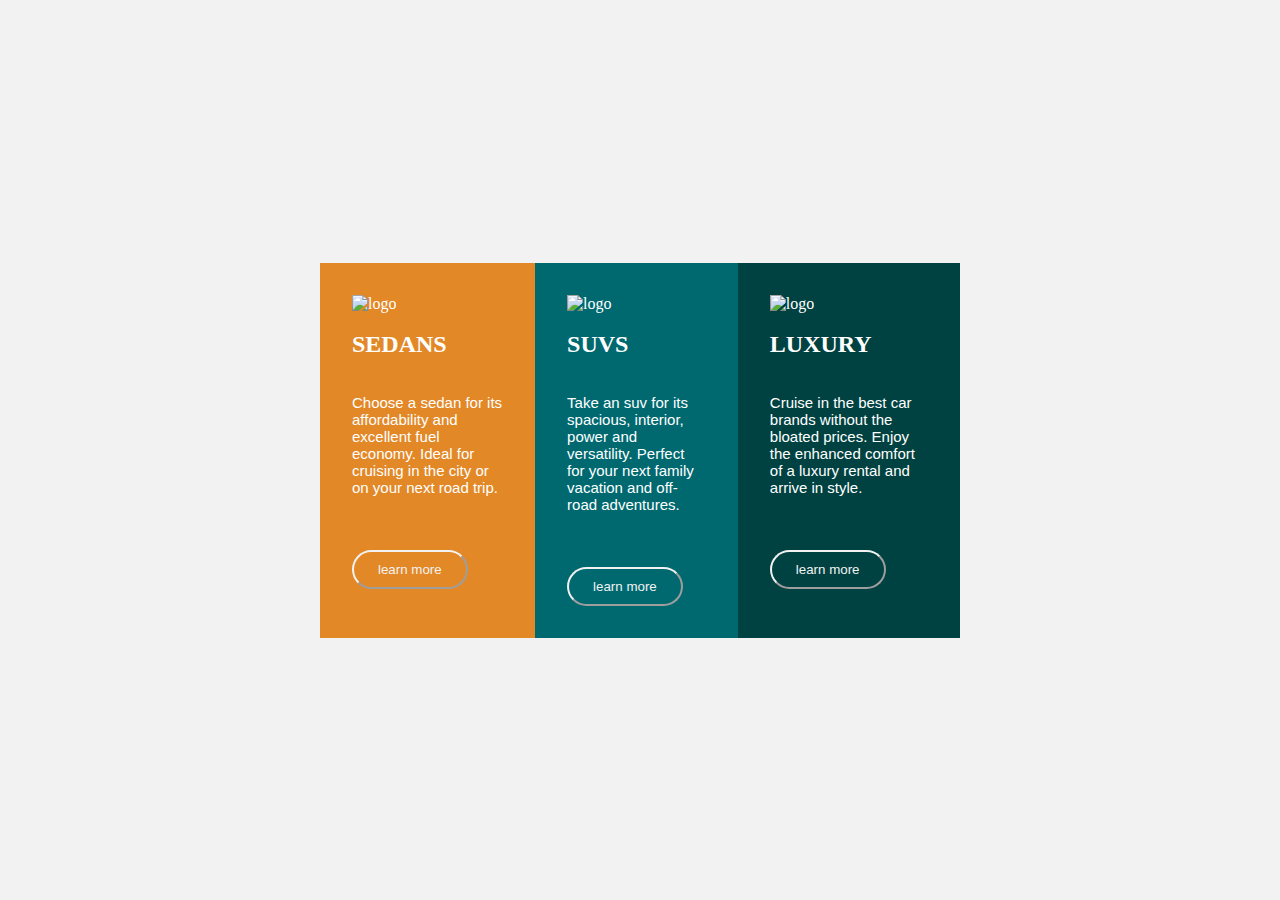
==== gridbox.html @ 451b3638 "layout task during zuri training yet to be updated" ====
<!DOCTYPE html>
<html lang="en">
<head>
    <meta charset="UTF-8">
    <meta http-equiv="X-UA-Compatible" content="IE=edge">
    <meta name="viewport" content="width=device-width, initial-scale=1.0">
    <link rel="stylesheet" href="grid_style.css">
    <title>Gridbox layout</title>
</head>
<body>
    <main>
        <div class="sedans">
            <img src="C:\Users\AYO\Downloads\icon-sedans.svg" alt="logo"><br><br>
            <h2>SEDANS</h2><br><br>
            <p class="paragraph_1">Choose a sedan for its affordability and excellent fuel economy. Ideal for cruising in the city or on your next road trip.</p><br><br><br>
            <button class="s_button">learn more</button>
        </div>
        <div class="suvs">     
            <img src="C:\Users\AYO\Downloads\icon-suvs.svg" alt="logo"><br><br>       
            <h2>SUVS</h2><br><br>
            <p class="paragraph_2">Take an suv for its spacious, interior, power and versatility. Perfect for your next family vacation and off-road adventures.</p><br><br><br>
            <button class="suvs_button">learn more</button>
        </div>
        <div class="luxury">
            <img src="C:\Users\AYO\Downloads\icon-luxury.svg" alt="logo"><br><br>
            <h2>LUXURY</h2><br><br>
            <p class="paragraph_3">Cruise in the best car brands without the bloated prices. Enjoy the enhanced comfort of a luxury rental and arrive in style.</p><br><br><br>
            <button class="luxury_button">learn more</button>
        </div>
    </main>
</body>
</html>
---- grid_style.css ----
*{
    margin: 0;
    padding: 0;
}

body{
    background-color: hsl(0, 0%, 95%);
    display: flex;
    place-items: center;
    height: 100vh;
    
}


main{
    display: grid;
    grid-template-areas:
    'a b c'
    'a b c' ;
    margin: auto;
    justify-content: center;
    width: 50%;

}
main div{
    padding: 2em;
}

.sedans{
    background-color:  hsl(31, 77%, 52%);
    grid-area: a;
    color: white;
    text-align: left;
}

.paragraph_1{
    font-size: 15px;
    font-family: 'Lexend Deca', sans-serif;
    font-weight: 400;
}

.s_button{
    border-radius: 20px;
    color: hsl(0, 0%, 95%);
    background-color: hsl(31, 77%, 52%);
    border-color: hsl(0, 0%, 95%);
    cursor: pointer;
    text-align: center;
    padding: 10px 24px;

}


.suvs{
    background-color: hsl(184, 100%, 22%);
    grid-area: b;
    color: white;
    text-align: left;
}

.suv.h2{
    font-weight: 700;
}

.paragraph_2{
    font-size: 15px;
    font-family: 'Lexend Deca', sans-serif;
    font-weight: 400;
}

.suvs_button{
    border-radius: 20px;
    color: hsl(0, 0%, 95%);
    background-color: hsl(184, 100%, 22%);
    padding: 2px;
    border-color: hsl(0, 0%, 95%);
    cursor: pointer;
    text-align: center;
    padding: 10px 24px;
}

.luxury{
    background-color: hsl(179, 100%, 13%);
    grid-area: c;
    color: white;
    text-align: left;
}

.paragraph_3{
    font-size: 15px;
    font-family: 'Lexend Deca', sans-serif;
    font-weight: 400;
}

.luxury_button{
    border-radius: 20px;
    color: hsl(0, 0%, 95%);
    background-color: hsl(179, 100%, 13%);
    border-color: hsl(0, 0%, 95%);
    cursor: pointer;
    text-align: center;
    padding: 10px 24px;
   
}


img{

}
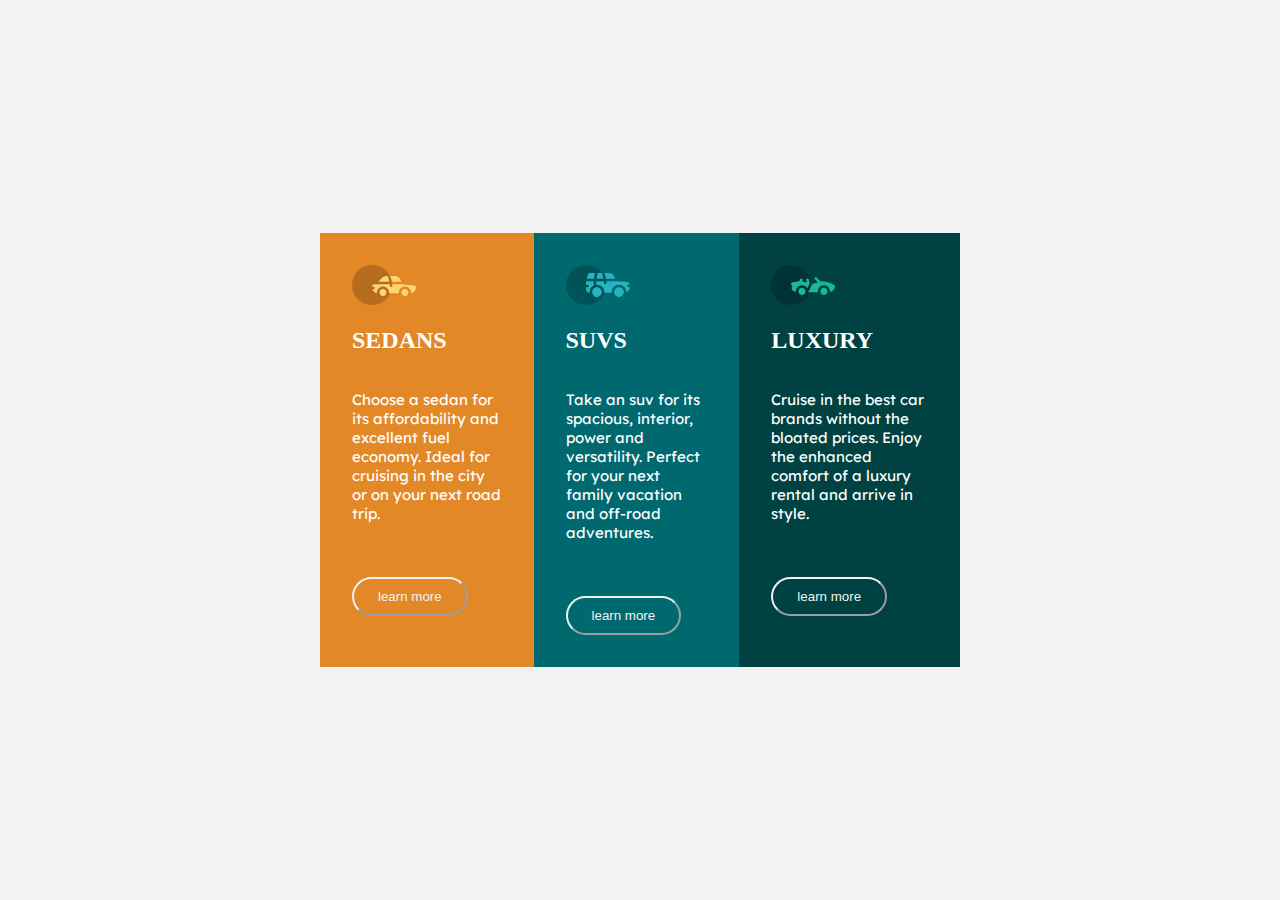
==== commit 038a19da: "still updating" ====
--- a/gridbox.html
+++ b/gridbox.html
@@ -4,25 +4,31 @@
     <meta charset="UTF-8">
     <meta http-equiv="X-UA-Compatible" content="IE=edge">
     <meta name="viewport" content="width=device-width, initial-scale=1.0">
-    <link rel="stylesheet" href="grid_style.css">
     <title>Gridbox layout</title>
+    <style>
+        @import url('https://fonts.googleapis.com/css2?family=Lexend+Deca&display=swap');
+        </style>
+        <style>
+            @import url('https://fonts.googleapis.com/css2?family=Big+Shoulders+Display:wght@700&display=swap');
+            </style>
+            <link rel="stylesheet" href="grid_style.css">
 </head>
 <body>
     <main>
         <div class="sedans">
-            <img src="C:\Users\AYO\Downloads\icon-sedans.svg" alt="logo"><br><br>
+            <img src="asset/icon-sedans.svg" alt="logo"><br><br>
             <h2>SEDANS</h2><br><br>
             <p class="paragraph_1">Choose a sedan for its affordability and excellent fuel economy. Ideal for cruising in the city or on your next road trip.</p><br><br><br>
             <button class="s_button">learn more</button>
         </div>
         <div class="suvs">     
-            <img src="C:\Users\AYO\Downloads\icon-suvs.svg" alt="logo"><br><br>       
+            <img src="asset/icon-suvs.svg" alt="logo"><br><br>       
             <h2>SUVS</h2><br><br>
             <p class="paragraph_2">Take an suv for its spacious, interior, power and versatility. Perfect for your next family vacation and off-road adventures.</p><br><br><br>
             <button class="suvs_button">learn more</button>
         </div>
         <div class="luxury">
-            <img src="C:\Users\AYO\Downloads\icon-luxury.svg" alt="logo"><br><br>
+            <img src="asset/icon-luxury.svg" alt="logo"><br><br>
             <h2>LUXURY</h2><br><br>
             <p class="paragraph_3">Cruise in the best car brands without the bloated prices. Enjoy the enhanced comfort of a luxury rental and arrive in style.</p><br><br><br>
             <button class="luxury_button">learn more</button>
--- a/grid_style.css
+++ b/grid_style.css
@@ -33,6 +33,12 @@
     text-align: left;
 }
 
+.sedans.h2{
+    font-weight: 700;
+    font-family: 'Big Shoulders Display', cursive;
+    font-size: 15px;
+}
+
 .paragraph_1{
     font-size: 15px;
     font-family: 'Lexend Deca', sans-serif;
@@ -60,6 +66,8 @@
 
 .suv.h2{
     font-weight: 700;
+    font-family: 'Big Shoulders Display', cursive;
+    font-size: 15px;
 }
 
 .paragraph_2{
@@ -86,6 +94,12 @@
     text-align: left;
 }
 
+.luxury.h2{
+    font-weight: 700;
+    font-family: 'Big Shoulders Display', cursive;
+    font-size: 15px;
+}
+
 .paragraph_3{
     font-size: 15px;
     font-family: 'Lexend Deca', sans-serif;
@@ -102,8 +116,3 @@
     padding: 10px 24px;
    
 }
-
-
-img{
-
-}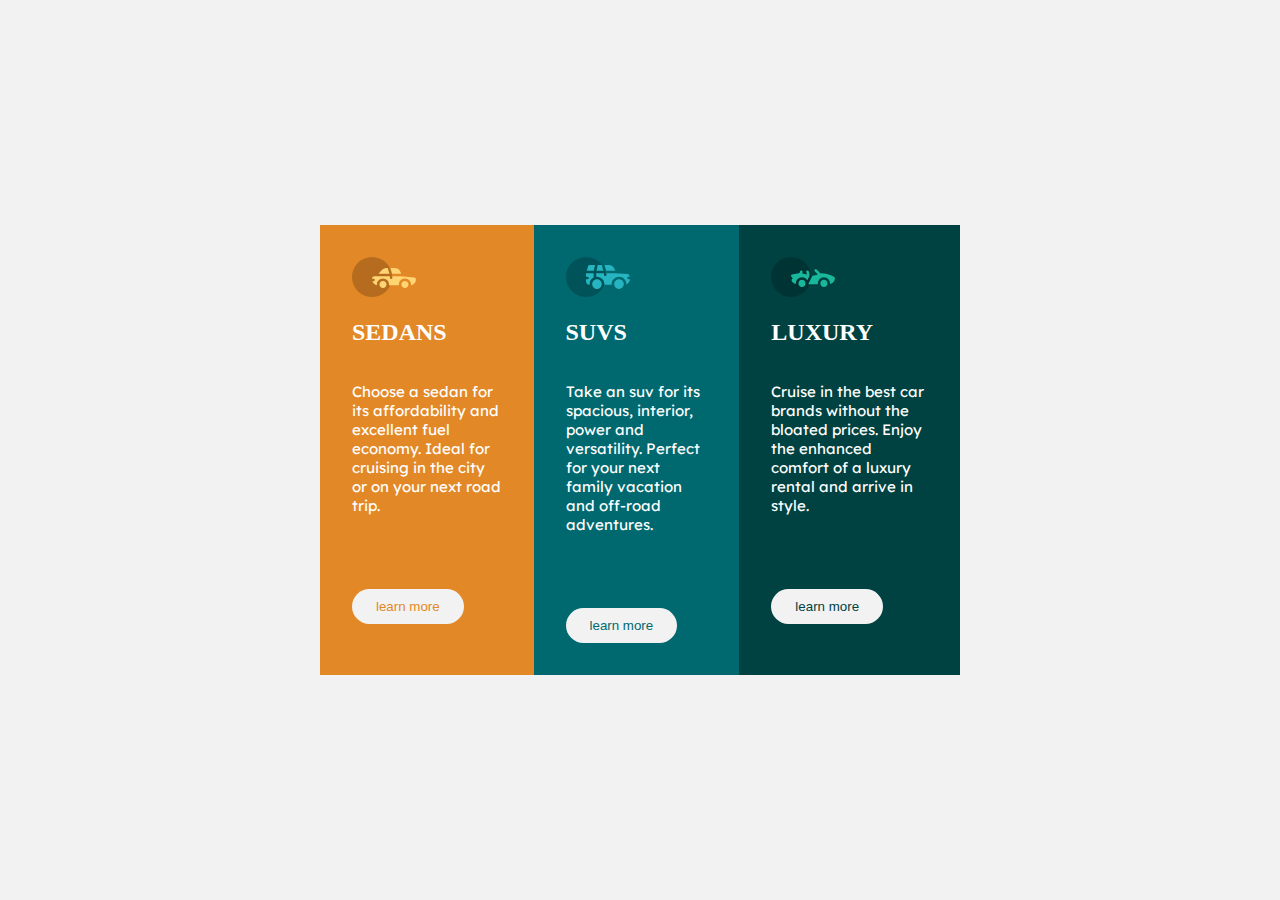
==== commit 47001d4a: "still updating task" ====
--- a/gridbox.html
+++ b/gridbox.html
@@ -5,6 +5,7 @@
     <meta http-equiv="X-UA-Compatible" content="IE=edge">
     <meta name="viewport" content="width=device-width, initial-scale=1.0">
     <title>Gridbox layout</title>
+     <link rel="shortcut icon" href="asset/favicon-32x32 (2).png" type="image/x-icon">
     <style>
         @import url('https://fonts.googleapis.com/css2?family=Lexend+Deca&display=swap');
         </style>
--- a/grid_style.css
+++ b/grid_style.css
@@ -1,14 +1,33 @@
 *{
     margin: 0;
     padding: 0;
+    box-sizing: border-box;
 }
 
 body{
     background-color: hsl(0, 0%, 95%);
     display: flex;
     place-items: center;
-    height: 100vh;
-    
+    min-height: 100vh;  
+}
+
+@media screen and (max-width: 1440px) {
+    body{
+        background-color: hsl(0, 0%, 95%);
+        display: flex;
+        place-items: center;
+        height: 100vh;
+    }
+}
+
+
+@media screen and (min-width: 375px) {
+    body{
+        background-color: hsl(0, 0%, 95%);
+        display: flex;
+        place-items: center;
+        height: 100vh;
+    }
 }
 
 
@@ -47,13 +66,25 @@
 
 .s_button{
     border-radius: 20px;
-    color: hsl(0, 0%, 95%);
-    background-color: hsl(31, 77%, 52%);
-    border-color: hsl(0, 0%, 95%);
+    border: none;
+    color: hsl(31, 77%, 52%);
+    background-color: hsl(0, 0%, 95%);
     cursor: pointer;
     text-align: center;
     padding: 10px 24px;
+    margin-top: 20px;
 
+}
+
+.s_button:active{
+    border-radius: 20px;
+    border: none;
+    color: hsl(0, 0%, 95%);
+    background-color: hsl(31, 77%, 52%);
+    cursor: pointer;
+    text-align: center;
+    padding: 10px 24px;
+    margin-top: 20px;
 }
 
 
@@ -76,16 +107,29 @@
     font-weight: 400;
 }
 
-.suvs_button{
+.suvs_button:active{
     border-radius: 20px;
+    border: none;
     color: hsl(0, 0%, 95%);
     background-color: hsl(184, 100%, 22%);
     padding: 2px;
-    border-color: hsl(0, 0%, 95%);
     cursor: pointer;
     text-align: center;
     padding: 10px 24px;
+    margin-top: 20px;
 }
+
+.suvs_button{
+    border-radius: 20px;
+    border: none;
+    color: hsl(184, 100%, 22%);
+    background-color: hsl(0, 0%, 95%);
+    cursor: pointer;
+    text-align: center;
+    padding: 10px 24px;
+    margin-top: 20px;
+}
+
 
 .luxury{
     background-color: hsl(179, 100%, 13%);
@@ -106,13 +150,25 @@
     font-weight: 400;
 }
 
-.luxury_button{
+.luxury_button:active{
     border-radius: 20px;
+    border: none;
     color: hsl(0, 0%, 95%);
     background-color: hsl(179, 100%, 13%);
-    border-color: hsl(0, 0%, 95%);
     cursor: pointer;
     text-align: center;
     padding: 10px 24px;
-   
+    margin-top: 20px;
 }
+
+.luxury_button{
+    border-radius: 20px;
+    border: none;
+    color: hsl(179, 100%, 13%);
+    background-color: hsl(0, 0%, 95%);
+    cursor: pointer;
+    text-align: center;
+    padding: 10px 24px;
+    margin-top: 20px;
+}
+
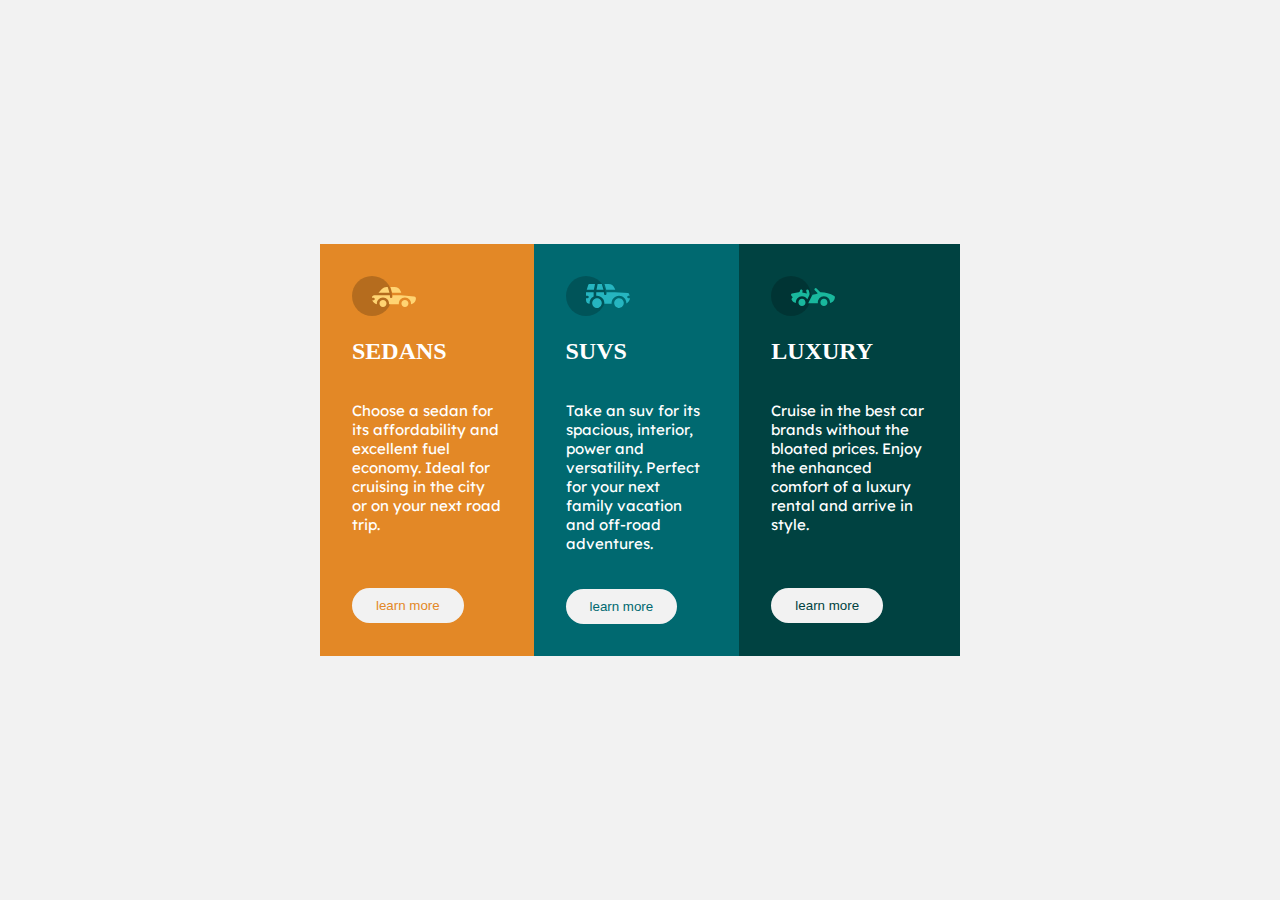
==== commit f2d8c652: "task updated" ====
--- a/gridbox.html
+++ b/gridbox.html
@@ -25,7 +25,7 @@
         <div class="suvs">     
             <img src="asset/icon-suvs.svg" alt="logo"><br><br>       
             <h2>SUVS</h2><br><br>
-            <p class="paragraph_2">Take an suv for its spacious, interior, power and versatility. Perfect for your next family vacation and off-road adventures.</p><br><br><br>
+            <p class="paragraph_2">Take an suv for its spacious, interior, power and versatility. Perfect for your next family vacation and off-road adventures.</p><br><br>
             <button class="suvs_button">learn more</button>
         </div>
         <div class="luxury">
--- a/grid_style.css
+++ b/grid_style.css
@@ -8,25 +8,28 @@
     background-color: hsl(0, 0%, 95%);
     display: flex;
     place-items: center;
-    min-height: 100vh;  
+    min-height: 100vh;
+    margin: auto;
+    justify-content: center;
+    width: 50%;  
 }
 
 @media screen and (max-width: 1440px) {
-    body{
-        background-color: hsl(0, 0%, 95%);
-        display: flex;
-        place-items: center;
-        height: 100vh;
+    main{
+        display: grid;
+        grid-template-areas:
+        'a b c'
+        'a b c' ;
     }
 }
 
 
 @media screen and (min-width: 375px) {
-    body{
-        background-color: hsl(0, 0%, 95%);
-        display: flex;
-        place-items: center;
-        height: 100vh;
+    main{
+        display: grid;
+        grid-template-areas:
+        'a b c'
+        'a b c' ;
     }
 }
 
@@ -36,10 +39,6 @@
     grid-template-areas:
     'a b c'
     'a b c' ;
-    margin: auto;
-    justify-content: center;
-    width: 50%;
-
 }
 main div{
     padding: 2em;
@@ -49,7 +48,6 @@
     background-color:  hsl(31, 77%, 52%);
     grid-area: a;
     color: white;
-    text-align: left;
 }
 
 .sedans.h2{
@@ -72,7 +70,9 @@
     cursor: pointer;
     text-align: center;
     padding: 10px 24px;
-    margin-top: 20px;
+    display: flex;
+    align-items: center;
+    justify-content: center;
 
 }
 
@@ -84,7 +84,9 @@
     cursor: pointer;
     text-align: center;
     padding: 10px 24px;
-    margin-top: 20px;
+    display: flex;
+    align-items: center;
+    justify-content: center;
 }
 
 
@@ -92,7 +94,6 @@
     background-color: hsl(184, 100%, 22%);
     grid-area: b;
     color: white;
-    text-align: left;
 }
 
 .suv.h2{
@@ -116,7 +117,9 @@
     cursor: pointer;
     text-align: center;
     padding: 10px 24px;
-    margin-top: 20px;
+    display: flex;
+    align-items: center;
+    justify-content: center;
 }
 
 .suvs_button{
@@ -127,7 +130,9 @@
     cursor: pointer;
     text-align: center;
     padding: 10px 24px;
-    margin-top: 20px;
+    display: flex;
+    align-items: center;
+    justify-content: center;
 }
 
 
@@ -135,7 +140,6 @@
     background-color: hsl(179, 100%, 13%);
     grid-area: c;
     color: white;
-    text-align: left;
 }
 
 .luxury.h2{
@@ -158,7 +162,9 @@
     cursor: pointer;
     text-align: center;
     padding: 10px 24px;
-    margin-top: 20px;
+    display: flex;
+    align-items: center;
+    justify-content: center;
 }
 
 .luxury_button{
@@ -169,6 +175,8 @@
     cursor: pointer;
     text-align: center;
     padding: 10px 24px;
-    margin-top: 20px;
+    display: flex;
+    align-items: center;
+    justify-content: center;
 }
 
